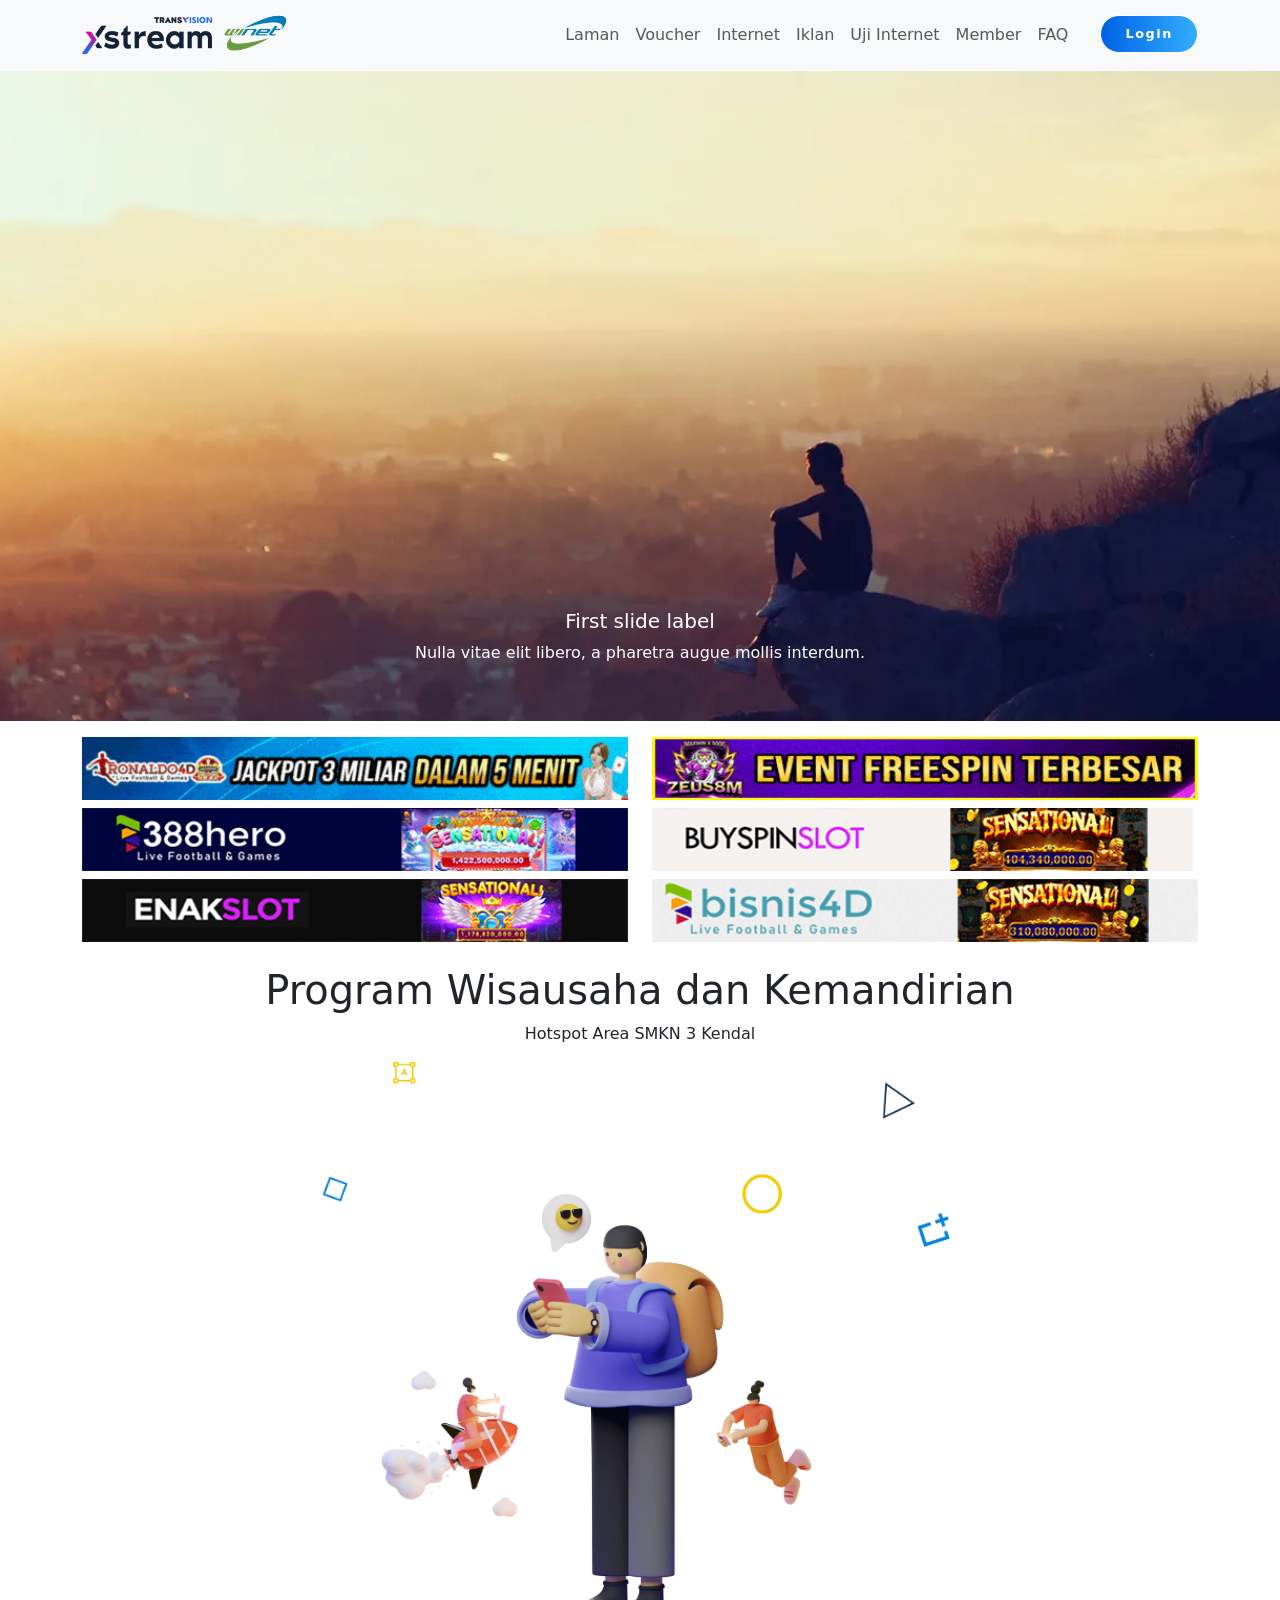
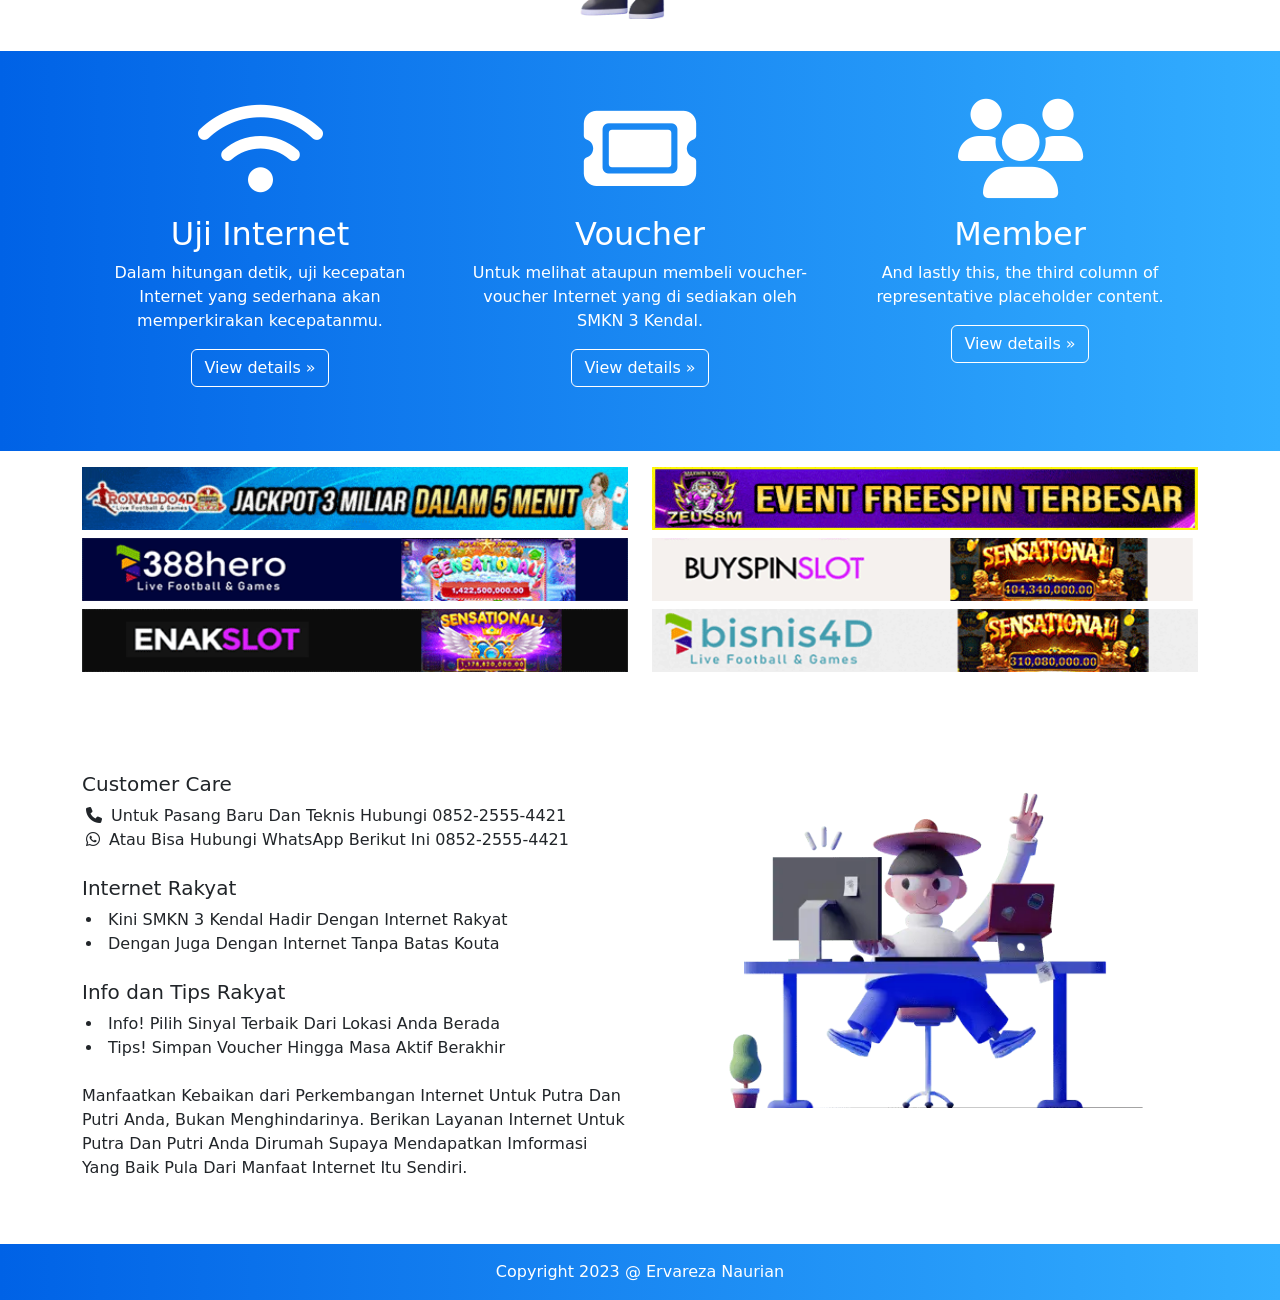
==== index.html @ 23d956b8 "first commit" ====
<!DOCTYPE html>
<html lang="en">

<head>
  <meta charset="UTF-8">
  <meta http-equiv="X-UA-Compatible" content="IE=edge">
  <meta name="viewport" content="width=device-width, initial-scale=1.0">
  <title>XStream</title>
  <link rel="icon" href="img/favicon/favicon.png">

  <link rel="stylesheet" href="https://cdnjs.cloudflare.com/ajax/libs/font-awesome/6.3.0/css/all.css">

  <link rel="stylesheet" href="css/bootstrap.min.css">
  <link rel="stylesheet" href="css/style.css">
</head>

<body class="min-vh-100 d-flex flex-column">


  <nav class="navbar navbar-expand-lg sticky-top bg-body-tertiary">
    <div class="container ">
      <a class="navbar-brand" href="#">
        <img src="img/logo/xstream.png" style="width: 130px;" alt="">
        <img src="img/logo/winet.png" style="width: 70px;" alt="">
      </a>
      <button class="navbar-toggler pt-2 pb-2" type="button" data-bs-toggle="collapse" data-bs-target="#navbarScroll"
        aria-controls="navbarScroll" aria-expanded="false" aria-label="Toggle navigation"
        style="--bs-navbar-toggler-focus-width: 1px;">
        <i class="fa-solid fa-bars"></i>
      </button>
      <div class="collapse navbar-collapse" id="navbarScroll">
        <ul class="navbar-nav ms-auto my-2 my-lg-0 navbar-nav" style="--bs-scroll-height: 100px;">
          <li class="nav-item">
            <a class="nav-link " href="index.html">Laman</a>
          </li>
          <li class="nav-item">
            <a class="nav-link" href="voucher.html">Voucher</a>
          </li>
          <li class="nav-item">
            <a class="nav-link" href="internet.html">Internet</a>
          </li>
          <li class="nav-item">
            <a class="nav-link" href="iklan.html">Iklan</a>
          </li>
          <li class="nav-item">
            <a class="nav-link" href="ujiinternet.html">Uji Internet</a>
          </li>
          <li class="nav-item">
            <a class="nav-link" href="member.html">Member</a>
          </li>
          <li class="nav-item">
            <a class="nav-link me-4" href="faq.html">FAQ</a>
          </li>
          <li class="nav-item">
            <a class="nav-link btn btn-primary lr text-white px-4" href="login.html">Login</a>
          </li>
          <!-- <li class="nav-item">
            <a class="nav-link btn btn-primary lr text-white ps-3 pe-3" href="login.html">Scan QR</a>
          </li> -->
        </ul>
      </div>
    </div>
  </nav>



  <div id="carouselMaterialStyle" class="carousel slide carousel-fade" data-bs-ride="carousel">
    <div class="carousel-indicators">
      <button type="button" data-bs-target="#carouselMaterialStyle" data-bs-slide-to="0" class="active"
        aria-current="true" aria-label="Slide 1" style="opacity: 0;"></button>
      <button type="button" data-bs-target="#carouselMaterialStyle" data-bs-slide-to="1" aria-label="Slide 2"
        style="opacity: 0;"></button>
      <button type="button" data-bs-target="#carouselMaterialStyle" data-bs-slide-to="2" aria-label="Slide 3"
        style="opacity: 0;"></button>
    </div>
    <div class="carousel-inner shadow-4-strong">
      <div class="carousel-item active">
        <img src="img/carousel/1.jpg" class="d-block carousel_size" alt="Sunset Over the City" />
        <div class="carousel-caption d-none d-md-block">
          <h5>First slide label</h5>
          <p>Nulla vitae elit libero, a pharetra augue mollis interdum.</p>
        </div>
      </div>
      <div class="carousel-item">
        <img src="img/carousel/2.jpg" class="d-block carousel_size" alt="Canyon at Nigh" />
        <div class="carousel-caption d-none d-md-block">
          <h5>Second slide label</h5>
          <p>Lorem ipsum dolor sit amet, consectetur adipiscing elit.</p>
        </div>
      </div>
      <div class="carousel-item">
        <img src="img/carousel/3.jpg" class="d-block carousel_size" alt="Cliff Above a Stormy Sea" />
        <div class="carousel-caption d-none d-md-block">
          <h5>Third slide label</h5>
          <p>Praesent commodo cursus magna, vel scelerisque nisl consectetur.</p>
        </div>
      </div>
    </div>
    <button class="carousel-control-prev" type="button" data-bs-target="#carouselMaterialStyle" data-bs-slide="prev">
      <span class="visually-hidden">Previous</span>
    </button>
    <button class="carousel-control-next" type="button" data-bs-target="#carouselMaterialStyle" data-bs-slide="next">
      <span class="visually-hidden">Next</span>
    </button>
  </div>

  <div class="container mt-3">
    <div class="row justify-content-center">
      <div class="col-lg-6">
        <img src="img/iklan/iklan1.gif" class="w-100" alt="">
        <img src="img/iklan/iklan2.gif" class="w-100 mt-2" alt="">
        <img src="img/iklan/iklan3.gif" class="w-100 mt-2" alt="">
      </div>
      <div class="col-lg-6">
        <img src="img/iklan/iklan4.gif" class="w-100" alt="">
        <img src="img/iklan/iklan5.gif" class="w-100 mt-2" alt="">
        <img src="img/iklan/iklan6.gif" class="w-100 mt-2" alt="">
      </div>
    </div>
  </div>

  <div class="mt-4">
    <h1 class="font-medium text-md md:text-3xl text-center">Program Wisausaha dan Kemandirian</h1>
    <p class="text-center text-sm md:text-xl">Hotspot Area SMKN 3 Kendal</p>
    <img src="img/asset/index1.png" class="mw-100 image_cs mb-2 img-fluid mx-auto d-block" alt="">
  </div>


  <div style="background: #007bff;
  background: linear-gradient(to right, #0062E6, #33AEFF);" class="mt-4">
    <div class="container pb-5">
      <div class="row justify-content-center text-center">

        <div class="col-lg-4 mt-5">
          <i class="fa-solid fa-wifi text-white mb-3" style="font-size: 100px;"></i>
          <h2 class="fw-normal text-white">Uji Internet</h2>
          <p class="text-white">Dalam hitungan detik, uji kecepatan Internet yang sederhana akan memperkirakan
            kecepatanmu.
          </p>
          <p><a class="btn btn-primary-custom" href="ujiinternet.html">View details »</a></p>
        </div>

        <div class="col-lg-4 mt-5">
          <i class="fa-solid fa-ticket text-white mb-3" style="font-size: 100px;"></i>
          <h2 class="fw-normal text-white">Voucher</h2>
          <p class="text-white">Untuk melihat ataupun membeli voucher-voucher Internet yang di sediakan oleh SMKN 3
            Kendal.</p>
          <p><a class="btn btn-primary-custom" href="voucher.html">View details »</a></p>
        </div>

        <div class="col-lg-4 mt-5">
          <i class="fa-solid fa-users text-white mb-3" style="font-size: 100px;"></i>
          <h2 class="fw-normal text-white">Member</h2>
          <p class="text-white">And lastly this, the third column of representative placeholder content.</p>
          <p><a class="btn btn-primary-custom" href="member.html">View details »</a></p>
        </div>

      </div>
    </div>
  </div>
  </div>
  </div>

  <!-- ADS ADS ADS -->
  <div class="container mt-3">
    <div class="row justify-content-center">
      <div class="col-lg-6">
        <img src="img/iklan/iklan1.gif" class="w-100" alt="">
        <img src="img/iklan/iklan2.gif" class="w-100 mt-2" alt="">
        <img src="img/iklan/iklan3.gif" class="w-100 mt-2" alt="">
      </div>
      <div class="col-lg-6">
        <img src="img/iklan/iklan4.gif" class="w-100" alt="">
        <img src="img/iklan/iklan5.gif" class="w-100 mt-2" alt="">
        <img src="img/iklan/iklan6.gif" class="w-100 mt-2" alt="">
      </div>
    </div>
  </div>
  <!-- ADS ADS ADS -->

  <div class="container">
    <div class="row justify-content-center">
      <div class="col-lg-6">
        <h5 class="custom_mt_1">Customer Care</h5>
        <p class="m-0 ms-1"><i class="fa-solid fa-phone me-1"></i> Untuk Pasang Baru Dan Teknis Hubungi 0852-2555-4421
        </p>
        <p class="m-0 ms-1"> <i class="fa-brands fa-whatsapp me-1"> </i> Atau Bisa Hubungi WhatsApp Berikut Ini
          0852-2555-4421</p>
        <h5 class=" mt-4">Internet Rakyat</h5>
        <li class="m-0 ms-1">Kini SMKN 3 Kendal Hadir Dengan Internet Rakyat </li>
        <li class="m-0 ms-1">Dengan Juga Dengan Internet Tanpa Batas Kouta</li>
        <h5 class=" mt-4">Info dan Tips Rakyat</h5>
        <li class="m-0 ms-1">Info! Pilih Sinyal Terbaik Dari Lokasi Anda Berada</li>
        <li class="m-0 ms-1">Tips! Simpan Voucher Hingga Masa Aktif Berakhir </li>
        <p class="mt-4">Manfaatkan Kebaikan dari Perkembangan Internet Untuk Putra Dan Putri Anda, Bukan Menghindarinya.
          Berikan Layanan Internet Untuk Putra Dan Putri Anda Dirumah Supaya Mendapatkan Imformasi Yang Baik Pula Dari
          Manfaat Internet Itu Sendiri.</p>
      </div>
      <div class="col-lg-6">
        <img src="img/asset/index2.png" class="img-fluid custom_img_2 mx-auto d-block" alt="">
      </div>
    </div>
  </div>

  <div class="p-4"></div>
  <footer class="footer text-white text-center p-3 mt-auto" style="background: #007bff;
  background: linear-gradient(to right, #0062E6, #33AEFF);">Copyright 2023 @ Ervareza Naurian
  </footer>
  <script src="js/bootstrap.bundle.min.js"></script>
</body>

</html>
---- css/style.css ----
body {
    user-select: none;
}

.ads {
    background-color: #fff;
    width: 100px;
    padding: 5px;
    border-radius: 5px;
}

/* .after::after{
    content: '';
    border: #0062E6 solid;
    
} */

.accordion-button:not(.collapsed) {
    color: black;
    background-color: white;
    box-shadow: inset 0 calc(-1 * var(--bs-accordion-border-width)) 0 var(--bs-accordion-border-color);
}

.accordion {
    --bs-accordion-color: var(--bs-body-color);
    --bs-accordion-bg: var(--bs-body-bg);
    --bs-accordion-transition: color 0.15s ease-in-out, background-color 0.15s ease-in-out, border-color 0.15s ease-in-out, box-shadow 0.15s ease-in-out, border-radius 0.15s ease;
    --bs-accordion-border-color: var(--bs-border-color);
    --bs-accordion-border-width: none;
    --bs-accordion-border-radius: var(--bs-border-radius);
    --bs-accordion-inner-border-radius: calc(var(--bs-border-radius) - (var(--bs-border-width)));
    --bs-accordion-btn-padding-x: 1.25rem;
    --bs-accordion-btn-padding-y: 1rem;
    --bs-accordion-btn-color: var(--bs-body-color);
    --bs-accordion-btn-bg: var(--bs-accordion-bg);
    --bs-accordion-btn-icon: url(data:image/svg+xml,%3csvg xmlns='http://www.w3.org/2000/svg' viewBox='0 0 16 16' fill='%23212529'%3e%3cpath fill-rule='evenodd' d='M1.646 4.646a.5.5 0 0 1 .708 0L8 10.293l5.646-5.647a.5.5 0 0 1 .708.708l-6 6a.5.5 0 0 1-.708 0l-6-6a.5.5 0 0 1 0-.708z'/%3e%3c/svg%3e);
    --bs-accordion-btn-icon-width: 1.25rem;
    --bs-accordion-btn-icon-transform: rotate(-180deg);
    --bs-accordion-btn-icon-transition: transform 0.2s ease-in-out;
    --bs-accordion-btn-active-icon: url(data:image/svg+xml,%3csvg xmlns='http://www.w3.org/2000/svg' viewBox='0 0 16 16' fill='%230a58ca'%3e%3cpath fill-rule='evenodd' d='M1.646 4.646a.5.5 0 0 1 .708 0L8 10.293l5.646-5.647a.5.5 0 0 1 .708.708l-6 6a.5.5 0 0 1-.708 0l-6-6a.5.5 0 0 1 0-.708z'/%3e%3c/svg%3e);
    --bs-accordion-btn-focus-border-color: #86b7fe;
    --bs-accordion-btn-focus-box-shadow: 0 0 0 0.25rem rgba(13, 110, 253, 0.25);
    --bs-accordion-body-padding-x: 1.25rem;
    --bs-accordion-body-padding-y: 1rem;
    --bs-accordion-active-color: var(--bs-primary-text);
    --bs-accordion-active-bg: var(--bs-primary-bg-subtle);
}

.lr {
    font-size: 80%;
    border-radius: 5rem;
    letter-spacing: .1rem;
    font-weight: bold;
    --bs-btn-color: linear-gradient(to right, #0062E6, #33AEFF);
    background: linear-gradient(to right, #0062E6, #33AEFF);
    --bs-btn-border-color: white;
}

.mx-auto {
    margin-left: auto !important;
    margin-right: auto !important;
}

.image_cs {
    width: 50%;
}

.img_style{
    width: 75%;
    margin-right: auto;
    margin-left: auto;
    display: block;
}

.carousel_size {
    width: 100% !important;
    height: 650px !important;
    object-fit: cover;
}

.custom_mt_1 {
    margin-top: 100px;
}

.custom_img_2 {
    width: 80%;
}

.btn-primary-custom {
    --bs-btn-color: #fff;
    /* --bs-btn-bg: #0d6efd; */
    --bs-btn-border-color: white;
    --bs-btn-hover-color: #fff;
    /* --bs-btn-hover-bg: #0d6efd; */
    --bs-btn-hover-border-color: white;
    --bs-btn-focus-shadow-rgb: 49, 132, 253;
    --bs-btn-active-color: #fff;
    --bs-btn-active-bg: #0a58ca;
    --bs-btn-active-border-color: white;
    --bs-btn-active-shadow: inset 0 3px 5px rgba(0, 0, 0, 0.125);
    --bs-btn-disabled-color: #fff;
    --bs-btn-disabled-bg: #0d6efd;
    --bs-btn-disabled-border-color: #0d6efd;
}

section.pricing {
    background: #007bff;
    background: linear-gradient(to right, #0062E6, #33AEFF);
  }
  
  .pricing .card {
    border: none;
    border-radius: 1rem;
    transition: all 0.2s;
    box-shadow: 0 0.5rem 1rem 0 rgba(0, 0, 0, 0.1);
  }
  
  .pricing hr {
    margin: 1.5rem 0;
  }
  
  .pricing .card-title {
    margin: 0.5rem 0;
    font-size: 0.9rem;
    letter-spacing: .1rem;
    font-weight: bold;
  }
  
  .pricing .card-price {
    font-size: 3rem;
    margin: 0;
  }
  
  .pricing .card-price .period {
    font-size: 0.8rem;
  }
  
  .pricing ul li {
    margin-bottom: 1rem;
  }
  
  .pricing .text-muted {
    opacity: 0.7;
  }
  
  .pricing .btn {
    font-size: 80%;
    border-radius: 5rem;
    letter-spacing: .1rem;
    font-weight: bold;
    padding: 1rem;
    opacity: 0.7;
    transition: all 0.2s;
  }
  
  /* Hover Effects on Card */
  
  @media (min-width: 992px) {
    .pricing .card:hover {
      margin-top: -.25rem;
      margin-bottom: .25rem;
      box-shadow: 0 0.5rem 1rem 0 rgba(0, 0, 0, 0.3);
    }
  
    .pricing .card:hover .btn {
      opacity: 1;
    }
  }

@media only screen and (max-width: 560px) {
    .image_cs {
        width: 100% !important;
        /* display: none !important; */
    }

    .carousel_size {
        /* width: 550px !important; */
        width: 100% !important;
        height: 240px !important;
        object-fit: cover;
    }

    .custom_mt_1 {
        margin-top: 30px;
    }

    .custom_img_2 {
        width: 100%;
        
    }
    .img_style{
        width: 85%;
        margin-right: auto;
        margin-left: auto;
        display: block;
    }
}
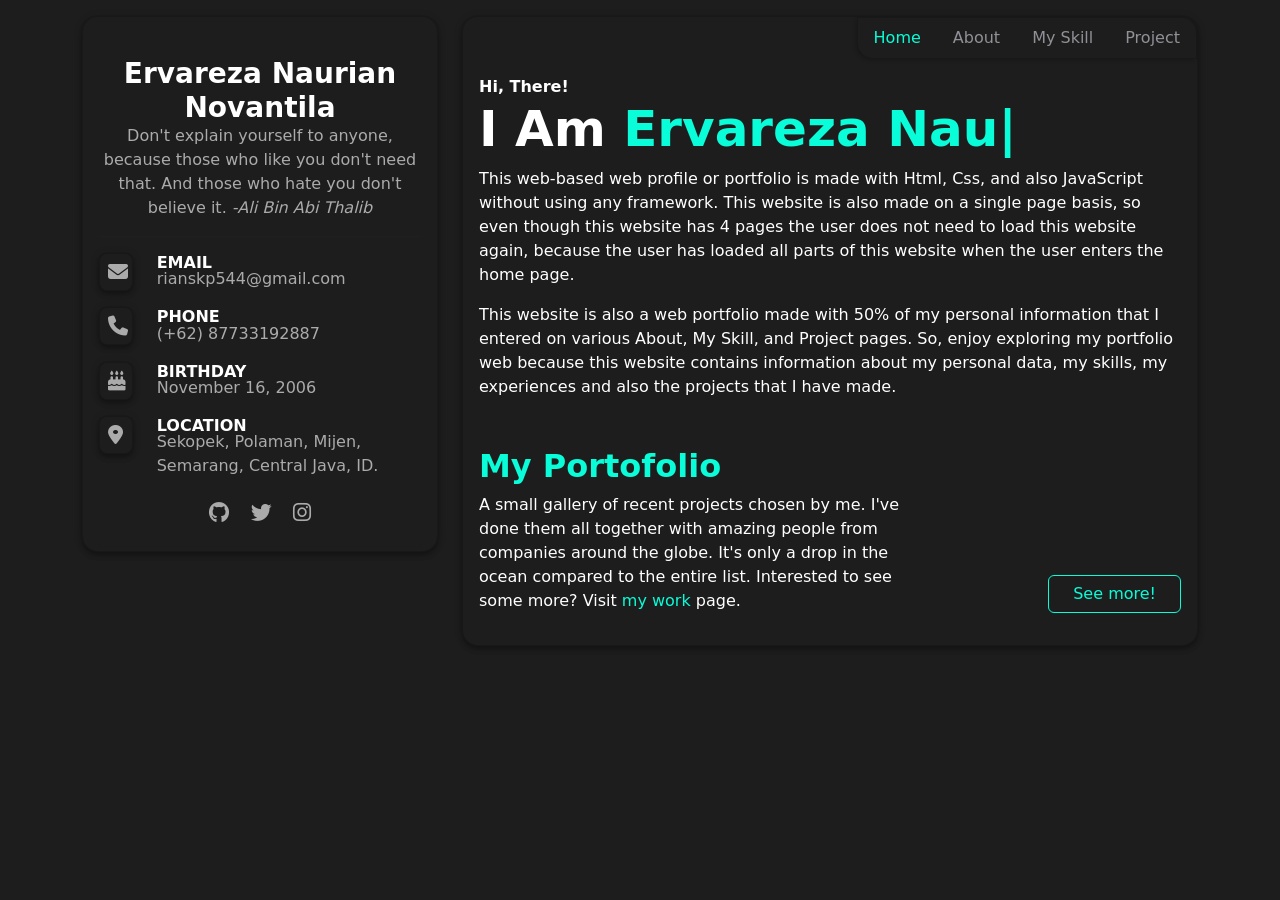
==== commit 89f5148f: "second commit" ====
--- a/index.html
+++ b/index.html
@@ -1,212 +1,360 @@
 <!DOCTYPE html>
 <html lang="en">
-
 <head>
-  <meta charset="UTF-8">
-  <meta http-equiv="X-UA-Compatible" content="IE=edge">
-  <meta name="viewport" content="width=device-width, initial-scale=1.0">
-  <title>XStream</title>
-  <link rel="icon" href="img/favicon/favicon.png">
-
-  <link rel="stylesheet" href="https://cdnjs.cloudflare.com/ajax/libs/font-awesome/6.3.0/css/all.css">
-
-  <link rel="stylesheet" href="css/bootstrap.min.css">
-  <link rel="stylesheet" href="css/style.css">
+    <meta charset="UTF-8">
+    <meta http-equiv="X-UA-Compatible" content="IE=edge">
+    <meta name="viewport" content="width=device-width, initial-scale=1.0">
+    <title>Portofolio</title>
+    <link rel="stylesheet" href="css/bootstrap.css">
+    <link rel="stylesheet" href="css/style.css">
+    <!-- <link href="https://cdn.jsdelivr.net/gh/hung1001/font-awesome-pro-v6@44659d9/css/all.min.css" rel="stylesheet" type="text/css" /> -->
+    <link rel="stylesheet" href="https://cdnjs.cloudflare.com/ajax/libs/font-awesome/6.4.0/css/all.min.css" type="text/css">
+    
 </head>
-
-<body class="min-vh-100 d-flex flex-column">
-
-
-  <nav class="navbar navbar-expand-lg sticky-top bg-body-tertiary">
-    <div class="container ">
-      <a class="navbar-brand" href="#">
-        <img src="img/logo/xstream.png" style="width: 130px;" alt="">
-        <img src="img/logo/winet.png" style="width: 70px;" alt="">
-      </a>
-      <button class="navbar-toggler pt-2 pb-2" type="button" data-bs-toggle="collapse" data-bs-target="#navbarScroll"
-        aria-controls="navbarScroll" aria-expanded="false" aria-label="Toggle navigation"
-        style="--bs-navbar-toggler-focus-width: 1px;">
-        <i class="fa-solid fa-bars"></i>
-      </button>
-      <div class="collapse navbar-collapse" id="navbarScroll">
-        <ul class="navbar-nav ms-auto my-2 my-lg-0 navbar-nav" style="--bs-scroll-height: 100px;">
-          <li class="nav-item">
-            <a class="nav-link " href="index.html">Laman</a>
-          </li>
-          <li class="nav-item">
-            <a class="nav-link" href="voucher.html">Voucher</a>
-          </li>
-          <li class="nav-item">
-            <a class="nav-link" href="internet.html">Internet</a>
-          </li>
-          <li class="nav-item">
-            <a class="nav-link" href="iklan.html">Iklan</a>
-          </li>
-          <li class="nav-item">
-            <a class="nav-link" href="ujiinternet.html">Uji Internet</a>
-          </li>
-          <li class="nav-item">
-            <a class="nav-link" href="member.html">Member</a>
-          </li>
-          <li class="nav-item">
-            <a class="nav-link me-4" href="faq.html">FAQ</a>
-          </li>
-          <li class="nav-item">
-            <a class="nav-link btn btn-primary lr text-white px-4" href="login.html">Login</a>
-          </li>
-          <!-- <li class="nav-item">
-            <a class="nav-link btn btn-primary lr text-white ps-3 pe-3" href="login.html">Scan QR</a>
-          </li> -->
-        </ul>
-      </div>
+<body class="bg min-vh-100 flex-column d-flex">
+    <div class="container">
+        <div class="row mt-3">
+            <div class="col-md-4">
+                <div class="card rounded-4 bg" style="box-shadow: 0 2px 4px -1px rgba(0,0,0,0.2), 0 4px 5px 0 rgba(0,0,0,0.14), 0 1px 10px 0 rgba(0,0,0,0.12); position: -webkit-sticky; position: sticky; top: 1rem;">
+                    <div class="card-body text-center">
+                        <img src="image/profile.png" style="border-bottom-left-radius: 50%; border-bottom-right-radius: 50%;" class="w-50" alt="">
+                        <h3 class="fw-bold m-0 text-white">Ervareza Naurian Novantila</h3>
+                        <p class="c-ababab m-0">Don't explain yourself to anyone, because those who like you don't need that. And those who hate you don't believe it. <span class="fst-italic c-ababab">-Ali Bin Abi Thalib</span></p>
+                        
+                        <hr>
+
+                        <a href="mailto:rianskp544@gmail.com" class="text-decoration-none a-nav-hov">
+                            <div class="row">
+                                <div class="col-2">
+                                    <div class="card rounded-3 bg bs">
+                                        <i class="fa-solid fa-envelope p-2 c-ababab cus-ababab" style="font-size: 20px;"></i>
+                                    </div>
+                                </div>
+                                <div class="col-10">
+                                    <h6 class="fw-bold text-start m-0 text-white">EMAIL</h6>
+                                    <p class="text-start c-ababab" style="margin-top: -5px;">rianskp544@gmail.com</p>
+                                </div>
+                            </div>
+                        </a>
+
+                        <a href="tel:62877-3319-2887" class="text-decoration-none a-nav-hov">
+                            <div class="row">
+                                <div class="col-2">
+                                    <div class="card rounded-3 bg bs">
+                                        <i class="fa-solid fa-phone p-2 c-ababab cus-ababab" style="font-size: 20px;"></i>
+                                    </div>
+                                </div>
+                                <div class="col-10">
+                                    <h6 class="fw-bold text-start m-0 text-white">PHONE</h6>
+                                    <p class="text-start c-ababab" style="margin-top: -5px; ">(+62) 87733192887</p>
+                                </div>
+                            </div>
+                        </a>
+
+                        <a onclick="aboutClick()" style="cursor: pointer;" class="text-decoration-none a-nav-hov">
+                            <div class="row">
+                                <div class="col-2">
+                                    <div class="card rounded-3 bg bs">
+                                        <i class="fa-solid fa-cake-candles p-2 c-ababab cus-ababab" style="font-size: 20px;"></i>
+                                    </div>
+                                </div>
+                                <div class="col-10">
+                                    <h6 class="fw-bold text-start m-0 text-white">BIRTHDAY</h6>
+                                    <p class="text-start c-ababab" style="margin-top: -5px; ">November 16, 2006</p>
+                                </div>
+                            </div>
+                        </a>
+
+                        <a style="cursor: pointer;" onclick="window.open('https://www.google.com/maps/place/New+ERLITA/@-7.0935402,110.3366197,17z/data=!4m16!1m9!3m8!1s0x2e70890c8f92d993:0x265f0d115bec97f3!2sNew+ERLITA!8m2!3d-7.0935402!4d110.3391946!9m1!1b1!16s%2Fg%2F11h3nhzh3c!3m5!1s0x2e70890c8f92d993:0x265f0d115bec97f3!8m2!3d-7.0935402!4d110.3391946!16s%2Fg%2F11h3nhzh3c')" class="text-decoration-none a-nav-hov">
+                            <div class="row">
+                                <div class="col-2">
+                                    <div class="card rounded-3 bg bs">
+                                        <i class="fa-solid fa-location-dot p-2 c-ababab cus-ababab" style="font-size: 20px;"></i>
+                                    </div>
+                                </div>
+                                <div class="col-10">
+                                    <h6 class="fw-bold text-start m-0 text-white">LOCATION</h6>
+                                    <p class="text-start c-ababab" style="margin-top: -5px; margin-bottom: 0px;">Sekopek, Polaman, Mijen, Semarang, Central Java, ID.</p>
+                                </div>
+                            </div>
+                        </a> 
+
+                        <div class="text-center mt-4 mb-2">
+                            <a type="button" onclick="window.open('https://github.com/ervareza')" class="text-decoration-none icon-hov">
+                                <i class="fa-brands fa-github c-ababab" style="font-size: 1.3rem;"></i>
+                            </a>
+                            <a type="button" onclick="window.open('https://twitter.com/ervrza?t=7BnQua5FUeBgPnUlOnPgsQ&s=08')" class="text-decoration-none icon-hov">
+                                <i class="fa-brands fa-twitter mx-3 c-ababab" style="font-size: 1.3rem;"></i>
+                            </a>
+                            <a type="button" onclick="window.open('https://www.instagram.com/ervrza/?igshid=ZGUzMzM3NWJiOQ%3D%3D')" class="text-decoration-none icon-hov">
+                                <i class="fa-brands fa-instagram c-ababab" style="font-size: 1.3rem;"></i>
+                            </a>
+                        </div>
+                        
+
+                    </div>
+                </div>
+            </div>
+            <div class="col-md-8 mt-3 mt-md-0">
+                <div class="card rounded-4 bg bs h-100">
+
+                    <div class="row justify-content-end">
+
+                        <div class="col-12 d-grid">
+                            <div class="card bg nav-cus ms-auto me-auto me-md-0 ms-md-auto" style="box-shadow:-2px 2px 4px -1px rgba(0,0,0,0.2)">
+                                <ul class="nav nav-pills" id="pills-tab" role="tablist">
+                                    <li class="nav-item" role="presentation">
+                                      <button class="nav-link active" id="pills-home-tab" data-bs-toggle="pill" data-bs-target="#pills-home" type="button" role="tab" aria-controls="pills-home" aria-selected="true">Home</button>
+                                    </li>
+                                    <li class="nav-item" role="presentation">
+                                      <button class="nav-link" id="pills-about-tab" data-bs-toggle="pill" data-bs-target="#pills-about" type="button" role="tab" aria-controls="pills-about" aria-selected="false">About</button>
+                                    </li>
+                                    <li class="nav-item" role="presentation">
+                                      <button class="nav-link" id="pills-myskill-tab" data-bs-toggle="pill" data-bs-target="#pills-myskill" type="button" role="tab" aria-controls="pills-myskill" aria-selected="false">My Skill</button>
+                                    </li>
+                                    <li class="nav-item" role="presentation">
+                                      <button class="nav-link" id="pills-work-tab" data-bs-toggle="pill" data-bs-target="#pills-work" type="button" role="tab" aria-controls="pills-work" aria-selected="false">Project</button>
+                                    </li>
+                                    <!-- <li class="nav-item" role="presentation">
+                                      <button class="nav-link" id="pills-contact-tab" data-bs-toggle="pill" data-bs-target="#pills-contact" type="button" role="tab" aria-controls="pills-contact" aria-selected="false">Contact</button>
+                                    </li> -->
+                                </ul>
+                            </div>
+                        </div>
+                    </div>
+                    
+                    <div class="card-body">
+                        <div class="tab-content" id="pills-tabContent">
+                            
+                            <div class="tab-pane fade show active" id="pills-home" role="tabpanel" aria-labelledby="pills-home-tab" tabindex="0">
+                                <p class="m-0 text-white fw-bold">Hi, There!</p>
+                                <h2 class="fw-bold c-08" style="font-size: 50px;"><span class="text-white">I Am </span><span id="typed"></span></h2>
+                                <p class="m-0 text-white">This web-based web profile or portfolio is made with Html, Css, and also JavaScript without using any framework. This website is also made on a single page basis, so even though this website has 4 pages the user does not need to load this website again, because the user has loaded all parts of this website when the user enters the home page.</p>
+                                <p class="text-white mt-3">This website is also a web portfolio made with 50% of my personal information that I entered on various About, My Skill, and Project pages. So, enjoy exploring my portfolio web because this website contains information about my personal data, my skills, my experiences and also the projects that I have made.</p>
+                                <h2 class="c-08 fw-bold mt-5">My Portofolio</h2>
+                                <div class="row">
+                                    <div class="col-12 col-md-8">
+                                        <p class="text-white">A small gallery of recent projects chosen by me. I've done them all together with amazing people from companies around the globe. It's only a drop in the ocean compared to the entire list.
+                                            Interested to see some more?  Visit <a style="cursor: pointer;" onclick="projectClick()"  class="text-decoration-none c-08">my work</a> page. 
+                                        </p>
+                                    </div>
+                                    <div class="col-12 col-md-4 text-end align-self-end mb-md-3">
+                                        <a type="button" onclick="window.open('https://github.com/ervareza?tab=repositories')"  class="btn btn-cus px-4">See more!</a>
+                                    </div>
+                                </div>
+                            </div>
+
+                            <div class="tab-pane fade" id="pills-about" role="tabpanel" aria-labelledby="pills-about-tab" tabindex="0">
+                                <h1 class="fw-bold c-08">Me, Myself and I</h1>
+                                <p class="text-white">My name is Ervareza Naurian Novantila, I have many nicknames like Reza, Novan, Naurian, Erva, Rian, and others. I come from a small family of 4 consisting of my parents, myself and my younger sibling, I am also the first child who has the responsibility of educating my younger sibling. I live in Mijen, Semarang, Central Java, ID. I am a freelancer in web creation, such as web-based portfolios, company web profiles, and web applications and others.</p>
+                                <p class="mt-3 text-white">As a person with high ambitions, my dream is to become a professional web developer on a par with the world's leading experts in the field of web development. More than that, I aspire to get great recognition and reputation from people as one of the most superior in the field of web developers and can inspire people to become other great people like me now who are inspired by great people at This world.</p>
+
+                                <h2 class="fw-bold c-08 mt-5">My Hobby</h2>
+                                <p class="text-white">I have several hobbies that I am interested in and hobbies that depend on circumstances. The hobbies that I am interested in are disassembling electronics, exploring the forest, going far away on motorbikes, swimming, coding, and lying down. a hobby that depends on circumstances, namely fishing in the sea.</p>
+                                
+                                <h2 class="fw-bold c-08 mt-5">Education</h2>
+                                <div class="row">
+                                    <div class="col-12 col-md-4 mt-3">
+                                        <div class="card bg rounded-0 h-100" style="border-top: 2px solid #ff4154; box-shadow: 0 0 5px 5px #191919;">
+                                            <div class="card-body">
+                                                <h5 class="fw-bold text-white">SDN Karangmalang</h5>
+                                                <p class="m-0 c-ababab" style="font-size: 15px;">Lower School</p>
+                                                <p class="mb-2 c-ababab" style="font-size: 10px;">2012 - 2018</p>
+                                                <!-- <span class="m-0 c-ababab" style="font-size: 5px;">March 2023</span> -->
+                                                <p class="m-0 c-ababab" style="font-size: 15px;">I spent my elementary school days at SDN Karang Malang and got a lot of music art lessons there. these are the happiest times.</p>
+                                            </div>
+                                        </div>
+                                    </div>
+                                    <div class="col-12 col-md-4 mt-3">
+                                        <div class="card bg rounded-0 h-100" style="border-top: 2px solid #528ff0; box-shadow: 0 0 5px 5px #191919;">
+                                            <div class="card-body">
+                                                <h5 class="fw-bold text-white">SMPN 23 Semarang</h5>
+                                                <p class="m-0 c-ababab" style="font-size: 15px;">Middle School</p>
+                                                <p class="mb-2 c-ababab" style="font-size: 10px;">2018 - 2021</p>
+                                                <!-- <span class="m-0 c-ababab" style="font-size: 5px;">March 2023</span> -->
+                                                <p class="m-0 c-ababab" style="font-size: 15px;">I spent my junior high school at SMPN 23 Semarang and got a lot of lessons about electronics there. This is the time when I made lots of friends.</p>
+                                            </div>
+                                        </div>
+                                    </div>
+                                    <div class="col-12 col-md-4 mt-3">
+                                        <div class="card bg rounded-0 h-100" style="border-top: 2px solid #61dafb; box-shadow: 0 0 5px 5px #191919;">
+                                            <div class="card-body">
+                                                <h5 class="fw-bold text-white">SMKN 3 Kendal</h5>
+                                                <p class="m-0 c-ababab" style="font-size: 15px;">High School</p>
+                                                <p class="mb-2 c-ababab" style="font-size: 10px;">2021 - 2024</p>
+                                                <!-- <span class="m-0 c-ababab" style="font-size: 5px;">March 2023</span> -->
+                                                <p class="m-0 c-ababab" style="font-size: 15px;">I spent my high school years at SMKN 3 Kendal and got a lot of lessons and experiences about coding and building web, database, and desktop application development there.</p>
+                                            </div>
+                                        </div>
+                                    </div>
+                                </div>
+                            </div>
+                            
+                            <div class="tab-pane fade" id="pills-myskill" role="tabpanel" aria-labelledby="pills-myskill-tab" tabindex="0">
+                                <div class="row">
+
+                                    <div class="col-md-6">
+                                        <h1 class="fw-bold c-08">Skills & Experience</h1>
+                                        <p class="text-white mb-4">I actually learned a few things about web building, web design, web development, learned to make desktop based apps. It's been a long time since I spent quite a lot of time studying various aspects of the web world, after going through a series of research, I finally have a better understanding of some topics related to the web world.</p>
+                                        <p class="text-white mb-4">I also quite master the basics of html, css, javascript, and java language in making desktop applications. I am also quite proficient in several frameworks in web development, namely Laravel, CodeIgniter 3, Bootstrap, and also Tailwind.</p>
+                                        <p class="text-white mb-4">I also had an internship which was quite far from where I lived for 3 months, I did an internship at PT. Viovera Marli Sejahtera and also received lessons on the Laravel framework, CodeIgniter 3, Bootstrap, and TailWind from the seniors who worked there.</p>
+                                        <p class="text-white mb-3">Visit my <a style="cursor: pointer;" onclick="window.open('https://github.com/ervareza?tab=repositories')"  class="text-decoration-none c-08">GitHub</a> profile for more details or just <a class="text-decoration-none c-08">contact</a> me.</p>
+                                    </div>
+
+                                    <div class="col-md-6">
+                                        <h6 class="text-white fw-bold mt-3">Front-end</h6>
+                                        <div class="progress" style="--bs-progress-height: 2px;" role="progressbar" aria-label="Warning example" aria-valuenow="60" aria-valuemin="0" aria-valuemax="100">
+                                            <div class="progress-bar bg-warning" style="width: 47%; background-color: #81d8f7 !important;"></div>
+                                        </div>
+                                        <h6 class="text-white fw-bold mt-4">Back-end</h6>
+                                        <div class="progress" style="--bs-progress-height: 2px;" role="progressbar" aria-label="Warning example" aria-valuenow="60" aria-valuemin="0" aria-valuemax="100">
+                                            <div class="progress-bar bg-warning" style="width: 80%; background-color: #08fdd8 !important;"></div>
+                                        </div>
+                                        <h6 class="text-white fw-bold mt-4">Laravel</h6>
+                                        <div class="progress" style="--bs-progress-height: 2px;" role="progressbar" aria-label="Warning example" aria-valuenow="60" aria-valuemin="0" aria-valuemax="100">
+                                            <div class="progress-bar bg-warning" style="width: 64%; background-color: #f50057 !important;"></div>
+                                        </div>
+                                        <h6 class="text-white fw-bold mt-4">Bootstrap</h6>
+                                        <div class="progress" style="--bs-progress-height: 2px;" role="progressbar" aria-label="Warning example" aria-valuenow="60" aria-valuemin="0" aria-valuemax="100">
+                                            <div class="progress-bar bg-warning" style="width: 74%; background-color: #712cf9 !important;"></div>
+                                        </div>
+
+                                        <div class="row">
+                                            <div class="col-12 col-md-6 mt-4">
+                                                <div class="card bg-2a2a2a rounded-0 h-100">
+                                                    <div class="card-body">
+                                                        <h5 class="fw-bold text-white">Laravel</h5>
+                                                        <p class="m-0 c-ababab" style="font-size: 15px;">LKS Competition</p>
+                                                        <p class="mb-2 c-ababab" style="font-size: 10px;">March 2023</p>
+                                                        <!-- <span class="m-0 c-ababab" style="font-size: 5px;">March 2023</span> -->
+                                                        <p class="m-0 c-ababab" style="font-size: 15px;">I've studied Laravel for about 1 year for LKS competitions.</p>
+                                                    </div>
+                                                </div>
+                                            </div>
+                                            <div class="col-12 col-md-6 mt-4">
+                                                <div class="card bg-2a2a2a rounded-0 h-100">
+                                                    <div class="card-body">
+                                                        <h5 class="fw-bold text-white">Bootstrap</h5>
+                                                        <p class="m-0 c-ababab" style="font-size: 15px;">LKS Competition</p>
+                                                        <p class="mb-2 c-ababab" style="font-size: 10px;">March 2023</p>
+                                                        <!-- <span class="m-0 c-ababab" style="font-size: 5px;">March 2023</span> -->
+                                                        <p class="m-0 c-ababab" style="font-size: 15px;">I learned bootstrap and continue to learn along with learning Laravel until now.</p>
+                                                    </div>
+                                                </div>
+                                            </div>
+                                        </div>
+
+                                    </div>
+                                </div>
+                            </div>
+                            
+                            <div class="tab-pane fade" id="pills-work" role="tabpanel" aria-labelledby="pills-work-tab" tabindex="0">
+                                <h1 class="fw-bold c-08">My Project</h1>
+                                <div class="row">
+                                    
+                                    <div class="col-12 col-md-4 mt-3">
+                                        <div class="card rounded-0 bg bs h-100" style="border-top: 2px solid #81D8F7;">
+                                            <div class="card-body">    
+                                                <p class=" mb-1" style="font-family: sans-serif; color: #81D8F7; font-size: 14px; letter-spacing: 3px;">DESKTOP APPLICATION</p>
+                                                <h5 class="fw-bold text-white" style="font-size: 1.5rem; line-height: 2rem;">Hotel Internal Manager</h5>
+                                                <p class="c-909096 mb-0">I created a Hotel Internal Manager based on a Desktop Application to make it easier to process hotel booking data.</p>
+                                            </div>
+                                        </div>
+                                    </div>
+
+                                    <div class="col-12 col-md-4 mt-3">
+                                        <div class="card rounded-0 bg bs h-100" style="border-top: 2px solid #08fdd8;">
+                                            <div class="card-body">    
+                                                <p class=" mb-1" style="font-family: sans-serif; color: #08fdd8; font-size: 14px; letter-spacing: 3px;">HTML & CSS</p>
+                                                <h5 class="fw-bold text-white" style="font-size: 1.5rem; line-height: 2rem;">Single Page Portofolio</h5>
+                                                <p class="c-909096 mb-0">Single Page Portfolio makes it easy for someone to view a portfolio, which of course doesn't need to reload the web every page move.</p>
+                                            </div>
+                                        </div>
+                                    </div>
+
+                                    <div class="col-12 col-md-4 mt-3">
+                                        <div class="card rounded-0 bg bs h-100" style="border-top: 2px solid #f50057;">
+                                            <div class="card-body">    
+                                                <p class=" mb-1" style="font-family: sans-serif; color: #f50057; font-size: 14px; letter-spacing: 3px;">WEB DEVELOPMEN</p>
+                                                <h5 class="fw-bold text-white" style="font-size: 1.5rem; line-height: 2rem;">Digital Banking</h5>
+                                                <p class="c-909096 mb-0">Web-based Digital Banking makes it easy for someone to send money to other users, which of course can be accessed anywhere and in any browser.</p>
+                                            </div>
+                                        </div>
+                                    </div>
+
+                                    <div class="col-12 col-md-4 mt-3">
+                                        <div class="card rounded-0 bg bs h-100" style="border-top: 2px solid #08fdd8;">
+                                            <div class="card-body">    
+                                                <p class=" mb-1" style="font-family: sans-serif; color: #08fdd8; font-size: 14px; letter-spacing: 3px;">HTML & CSS</p>
+                                                <h5 class="fw-bold text-white" style="font-size: 1.5rem; line-height: 2rem;">Company Web Profile</h5>
+                                                <p class="c-909096 mb-0">I can create a web profile of a company that doesn't change the company's image.</p>
+                                            </div>
+                                        </div>
+                                    </div>
+
+                                    <div class="col-12 col-md-4 mt-3">
+                                        <div class="card rounded-0 bg bs h-100" style="border-top: 2px solid #f50057;">
+                                            <div class="card-body">    
+                                                <p class=" mb-1" style="font-family: sans-serif; color: #f50057; font-size: 14px; letter-spacing: 3px;">WEB DEVELOPMEN</p>
+                                                <h5 class="fw-bold text-white" style="font-size: 1.5rem; line-height: 2rem;">Web E-Commerce</h5>
+                                                <p class="c-909096 mb-0">I can create a web-based e-commerce website for buying and selling online and more.</p>
+                                            </div>
+                                        </div>
+                                    </div>
+                                    
+                                    <div class="col-12 col-md-4 mt-3">
+                                        <div class="card rounded-0 bg bs h-100" style="border-top: 2px solid #81D8F7;">
+                                            <div class="card-body">    
+                                                <p class=" mb-1" style="font-family: sans-serif; color: #81D8F7; font-size: 14px; letter-spacing: 3px;">DESKTOP APPLICATION</p>
+                                                <h5 class="fw-bold text-white" style="font-size: 1.5rem; line-height: 2rem;">Library System</h5>
+                                                <p class="c-909096 mb-0">I created a Library System to make it easier for someone or the library at school to borrow books.</p>
+                                            </div>
+                                        </div>
+                                    </div>
+
+                                    <div class="col-12 col-md-4 mt-3">
+                                        <div class="card rounded-0 bg bs h-100" style="border-top: 2px solid #f50057;">
+                                            <div class="card-body">    
+                                                <p class=" mb-1" style="font-family: sans-serif; color: #f50057; font-size: 14px; letter-spacing: 3px;">WEB DEVELOPMEN</p>
+                                                <h5 class="fw-bold text-white" style="font-size: 1.5rem; line-height: 2rem;">Proxy Web Login</h5>
+                                                <p class="c-909096 mb-0">I can create a proxy web login for purposes such as buying and selling wifi vouchers in an environment.</p>
+                                            </div>
+                                        </div>
+                                    </div>
+
+                                </div>
+                            </div>
+                            
+                        </div>
+                    </div>
+
+                </div>
+            </div>
+        </div>
     </div>
-  </nav>
-
-
-
-  <div id="carouselMaterialStyle" class="carousel slide carousel-fade" data-bs-ride="carousel">
-    <div class="carousel-indicators">
-      <button type="button" data-bs-target="#carouselMaterialStyle" data-bs-slide-to="0" class="active"
-        aria-current="true" aria-label="Slide 1" style="opacity: 0;"></button>
-      <button type="button" data-bs-target="#carouselMaterialStyle" data-bs-slide-to="1" aria-label="Slide 2"
-        style="opacity: 0;"></button>
-      <button type="button" data-bs-target="#carouselMaterialStyle" data-bs-slide-to="2" aria-label="Slide 3"
-        style="opacity: 0;"></button>
-    </div>
-    <div class="carousel-inner shadow-4-strong">
-      <div class="carousel-item active">
-        <img src="img/carousel/1.jpg" class="d-block carousel_size" alt="Sunset Over the City" />
-        <div class="carousel-caption d-none d-md-block">
-          <h5>First slide label</h5>
-          <p>Nulla vitae elit libero, a pharetra augue mollis interdum.</p>
-        </div>
-      </div>
-      <div class="carousel-item">
-        <img src="img/carousel/2.jpg" class="d-block carousel_size" alt="Canyon at Nigh" />
-        <div class="carousel-caption d-none d-md-block">
-          <h5>Second slide label</h5>
-          <p>Lorem ipsum dolor sit amet, consectetur adipiscing elit.</p>
-        </div>
-      </div>
-      <div class="carousel-item">
-        <img src="img/carousel/3.jpg" class="d-block carousel_size" alt="Cliff Above a Stormy Sea" />
-        <div class="carousel-caption d-none d-md-block">
-          <h5>Third slide label</h5>
-          <p>Praesent commodo cursus magna, vel scelerisque nisl consectetur.</p>
-        </div>
-      </div>
-    </div>
-    <button class="carousel-control-prev" type="button" data-bs-target="#carouselMaterialStyle" data-bs-slide="prev">
-      <span class="visually-hidden">Previous</span>
-    </button>
-    <button class="carousel-control-next" type="button" data-bs-target="#carouselMaterialStyle" data-bs-slide="next">
-      <span class="visually-hidden">Next</span>
-    </button>
-  </div>
-
-  <div class="container mt-3">
-    <div class="row justify-content-center">
-      <div class="col-lg-6">
-        <img src="img/iklan/iklan1.gif" class="w-100" alt="">
-        <img src="img/iklan/iklan2.gif" class="w-100 mt-2" alt="">
-        <img src="img/iklan/iklan3.gif" class="w-100 mt-2" alt="">
-      </div>
-      <div class="col-lg-6">
-        <img src="img/iklan/iklan4.gif" class="w-100" alt="">
-        <img src="img/iklan/iklan5.gif" class="w-100 mt-2" alt="">
-        <img src="img/iklan/iklan6.gif" class="w-100 mt-2" alt="">
-      </div>
-    </div>
-  </div>
-
-  <div class="mt-4">
-    <h1 class="font-medium text-md md:text-3xl text-center">Program Wisausaha dan Kemandirian</h1>
-    <p class="text-center text-sm md:text-xl">Hotspot Area SMKN 3 Kendal</p>
-    <img src="img/asset/index1.png" class="mw-100 image_cs mb-2 img-fluid mx-auto d-block" alt="">
-  </div>
-
-
-  <div style="background: #007bff;
-  background: linear-gradient(to right, #0062E6, #33AEFF);" class="mt-4">
-    <div class="container pb-5">
-      <div class="row justify-content-center text-center">
-
-        <div class="col-lg-4 mt-5">
-          <i class="fa-solid fa-wifi text-white mb-3" style="font-size: 100px;"></i>
-          <h2 class="fw-normal text-white">Uji Internet</h2>
-          <p class="text-white">Dalam hitungan detik, uji kecepatan Internet yang sederhana akan memperkirakan
-            kecepatanmu.
-          </p>
-          <p><a class="btn btn-primary-custom" href="ujiinternet.html">View details »</a></p>
-        </div>
-
-        <div class="col-lg-4 mt-5">
-          <i class="fa-solid fa-ticket text-white mb-3" style="font-size: 100px;"></i>
-          <h2 class="fw-normal text-white">Voucher</h2>
-          <p class="text-white">Untuk melihat ataupun membeli voucher-voucher Internet yang di sediakan oleh SMKN 3
-            Kendal.</p>
-          <p><a class="btn btn-primary-custom" href="voucher.html">View details »</a></p>
-        </div>
-
-        <div class="col-lg-4 mt-5">
-          <i class="fa-solid fa-users text-white mb-3" style="font-size: 100px;"></i>
-          <h2 class="fw-normal text-white">Member</h2>
-          <p class="text-white">And lastly this, the third column of representative placeholder content.</p>
-          <p><a class="btn btn-primary-custom" href="member.html">View details »</a></p>
-        </div>
-
-      </div>
-    </div>
-  </div>
-  </div>
-  </div>
-
-  <!-- ADS ADS ADS -->
-  <div class="container mt-3">
-    <div class="row justify-content-center">
-      <div class="col-lg-6">
-        <img src="img/iklan/iklan1.gif" class="w-100" alt="">
-        <img src="img/iklan/iklan2.gif" class="w-100 mt-2" alt="">
-        <img src="img/iklan/iklan3.gif" class="w-100 mt-2" alt="">
-      </div>
-      <div class="col-lg-6">
-        <img src="img/iklan/iklan4.gif" class="w-100" alt="">
-        <img src="img/iklan/iklan5.gif" class="w-100 mt-2" alt="">
-        <img src="img/iklan/iklan6.gif" class="w-100 mt-2" alt="">
-      </div>
-    </div>
-  </div>
-  <!-- ADS ADS ADS -->
-
-  <div class="container">
-    <div class="row justify-content-center">
-      <div class="col-lg-6">
-        <h5 class="custom_mt_1">Customer Care</h5>
-        <p class="m-0 ms-1"><i class="fa-solid fa-phone me-1"></i> Untuk Pasang Baru Dan Teknis Hubungi 0852-2555-4421
-        </p>
-        <p class="m-0 ms-1"> <i class="fa-brands fa-whatsapp me-1"> </i> Atau Bisa Hubungi WhatsApp Berikut Ini
-          0852-2555-4421</p>
-        <h5 class=" mt-4">Internet Rakyat</h5>
-        <li class="m-0 ms-1">Kini SMKN 3 Kendal Hadir Dengan Internet Rakyat </li>
-        <li class="m-0 ms-1">Dengan Juga Dengan Internet Tanpa Batas Kouta</li>
-        <h5 class=" mt-4">Info dan Tips Rakyat</h5>
-        <li class="m-0 ms-1">Info! Pilih Sinyal Terbaik Dari Lokasi Anda Berada</li>
-        <li class="m-0 ms-1">Tips! Simpan Voucher Hingga Masa Aktif Berakhir </li>
-        <p class="mt-4">Manfaatkan Kebaikan dari Perkembangan Internet Untuk Putra Dan Putri Anda, Bukan Menghindarinya.
-          Berikan Layanan Internet Untuk Putra Dan Putri Anda Dirumah Supaya Mendapatkan Imformasi Yang Baik Pula Dari
-          Manfaat Internet Itu Sendiri.</p>
-      </div>
-      <div class="col-lg-6">
-        <img src="img/asset/index2.png" class="img-fluid custom_img_2 mx-auto d-block" alt="">
-      </div>
-    </div>
-  </div>
-
-  <div class="p-4"></div>
-  <footer class="footer text-white text-center p-3 mt-auto" style="background: #007bff;
-  background: linear-gradient(to right, #0062E6, #33AEFF);">Copyright 2023 @ Ervareza Naurian
-  </footer>
-  <script src="js/bootstrap.bundle.min.js"></script>
+
+    <footer class="footer p-2 bg mt-auto"></footer>
+
+    <script src="js/bootstrap.bundle.min.js"></script>
+    <script src="js/typed.umd.js"></script>
+    <script>
+        var typed = new Typed('#typed', {
+            strings: ['Ervareza Naurian.',
+            'Web Developer.',
+            'Freelancer.'],
+            typeSpeed: 80,
+            backSpeed: 80,
+            smartBackspace: true,
+            loop: true
+        });
+    </script>
+    <script>
+        function projectClick(){
+            document.getElementById("pills-work-tab").click();
+        }
+        function aboutClick(){
+            document.getElementById("pills-about-tab").click();
+        }
+    </script>
 </body>
-
 </html>
--- a/css/style.css
+++ b/css/style.css
@@ -1,197 +1,175 @@
-body {
-    user-select: none;
+/* @import url('https://fonts.googleapis.com/css2?famil/y=Oswald&display=swap'); */
+
+/* .wrapper{
+    display: flex;
+}
+.wrapper .teks-diam{
+    color: white;
+    font-size: 60px;
+    font-weight: bold;
+}
+.wrapper .teks-berjalan{
+    margin-left: 15px;
+    height: 90px;
+    line-height: 90px;
+    overflow: hidden;
+}
+.teks-berjalan li{
+    list-style: none;
+    color: #08fdd8;
+    font-size: 60px;
+    font-weight: bold;
+    position: relative;
+    top: 0;
+    animation: slide 12s steps(3) infinite;
+}
+@keyframes slide {
+    100%{
+        top: -360px;
+    }
+}
+.teks-berjalan li span{
+    position: relative;
+    margin: 5px 0;
+    line-height: 90px;
+}
+.teks-berjalan li span::after{
+    position: absolute;
+    content: "";
+    left: 0;
+    height: 100%;
+    width: 100%;
+    background: white;
+    border-left: 2px solid #08fdd8;
+    animation: typing 10s steps(10) infinite;
+}
+@keyframes typing {
+    40%,60%{
+        left: calc(100% + 30px);
+    }
+    100%{
+        left: 0;
+    }
+} */
+.btn-cus {
+    --bs-btn-color: #08fdd8;
+    --bs-btn-bg: transparent;
+    --bs-btn-border-color: #08fdd8;
+    --bs-btn-hover-color: #1d1d1d;
+    --bs-btn-hover-bg: #08fdd8;
+    --bs-btn-hover-border-color: #08fdd8;
+    --bs-btn-focus-shadow-rgb: 49, 132, 253;
+    --bs-btn-active-color: #fff;
+    --bs-btn-active-bg: #1d1d1d;
+    --bs-btn-active-border-color: #08fdd8;
+    --bs-btn-active-shadow: inset 0 3px 5px rgba(0, 0, 0, 0.125);
 }
 
-.ads {
-    background-color: #fff;
-    width: 100px;
-    padding: 5px;
-    border-radius: 5px;
+#typed{
+    color: #08fdd8;
 }
 
-/* .after::after{
-    content: '';
-    border: #0062E6 solid;
-    
+.bg-2a2a2a{
+    background-color: #2a2a2a;
+}
+
+
+.c-08{
+    color: #08fdd8;
+}
+
+.c-ababab{
+    color: #ababab;
+}
+
+.bg-ababab{
+    background-color: #ababab;
+}
+
+.c-909096{
+    color: #909096;
+}
+
+.bs{
+    box-shadow: 0 2px 4px -1px rgba(0,0,0,0.2), 0 4px 5px 0 rgba(0,0,0,0.14), 0 1px 10px 0 rgba(0,0,0,0.12);
+}
+
+
+.f-cus{
+    font-family: 'Oswald', sans-serif;
+}
+
+.a-nav-hov{
+    .cus-ababab{
+        transition: 0.3s;
+    }
+}
+.a-nav-hov:hover{
+    .cus-ababab{
+        color:#08fdd8 !important;
+        transition: 0.3s;
+    }
+
+}    
+
+.icon-hov > .c-ababab{
+    transition: 0.3s;
+}
+.icon-hov:hover > .c-ababab{
+    color:#08fdd8 !important;
+    transition: 0.3s;
+}
+
+.nav-link:hover, .nav-link:focus {
+    color: #08fdd8 !important;
+}
+
+.nav-pills .nav-link.active, .nav-pills .show > .nav-link {
+    color: var(--bs-nav-pills-link-active-color);
+    background-color: transparent;
+}
+
+/* .nav-pills .nav-link {
+    border-radius: var(--bs-nav-pills-border-radius);
 } */
 
-.accordion-button:not(.collapsed) {
-    color: black;
-    background-color: white;
-    box-shadow: inset 0 calc(-1 * var(--bs-accordion-border-width)) 0 var(--bs-accordion-border-color);
+.bg{
+    background-color: #1d1d1d !important;
 }
 
-.accordion {
-    --bs-accordion-color: var(--bs-body-color);
-    --bs-accordion-bg: var(--bs-body-bg);
-    --bs-accordion-transition: color 0.15s ease-in-out, background-color 0.15s ease-in-out, border-color 0.15s ease-in-out, box-shadow 0.15s ease-in-out, border-radius 0.15s ease;
-    --bs-accordion-border-color: var(--bs-border-color);
-    --bs-accordion-border-width: none;
-    --bs-accordion-border-radius: var(--bs-border-radius);
-    --bs-accordion-inner-border-radius: calc(var(--bs-border-radius) - (var(--bs-border-width)));
-    --bs-accordion-btn-padding-x: 1.25rem;
-    --bs-accordion-btn-padding-y: 1rem;
-    --bs-accordion-btn-color: var(--bs-body-color);
-    --bs-accordion-btn-bg: var(--bs-accordion-bg);
-    --bs-accordion-btn-icon: url(data:image/svg+xml,%3csvg xmlns='http://www.w3.org/2000/svg' viewBox='0 0 16 16' fill='%23212529'%3e%3cpath fill-rule='evenodd' d='M1.646 4.646a.5.5 0 0 1 .708 0L8 10.293l5.646-5.647a.5.5 0 0 1 .708.708l-6 6a.5.5 0 0 1-.708 0l-6-6a.5.5 0 0 1 0-.708z'/%3e%3c/svg%3e);
-    --bs-accordion-btn-icon-width: 1.25rem;
-    --bs-accordion-btn-icon-transform: rotate(-180deg);
-    --bs-accordion-btn-icon-transition: transform 0.2s ease-in-out;
-    --bs-accordion-btn-active-icon: url(data:image/svg+xml,%3csvg xmlns='http://www.w3.org/2000/svg' viewBox='0 0 16 16' fill='%230a58ca'%3e%3cpath fill-rule='evenodd' d='M1.646 4.646a.5.5 0 0 1 .708 0L8 10.293l5.646-5.647a.5.5 0 0 1 .708.708l-6 6a.5.5 0 0 1-.708 0l-6-6a.5.5 0 0 1 0-.708z'/%3e%3c/svg%3e);
-    --bs-accordion-btn-focus-border-color: #86b7fe;
-    --bs-accordion-btn-focus-box-shadow: 0 0 0 0.25rem rgba(13, 110, 253, 0.25);
-    --bs-accordion-body-padding-x: 1.25rem;
-    --bs-accordion-body-padding-y: 1rem;
-    --bs-accordion-active-color: var(--bs-primary-text);
-    --bs-accordion-active-bg: var(--bs-primary-bg-subtle);
+.nav-cus{
+    border-top-left-radius: 0;
+    border-top-right-radius: 1rem;
+    border-bottom-left-radius: 1rem;
+    border-bottom-right-radius: 0;
 }
 
-.lr {
-    font-size: 80%;
-    border-radius: 5rem;
-    letter-spacing: .1rem;
-    font-weight: bold;
-    --bs-btn-color: linear-gradient(to right, #0062E6, #33AEFF);
-    background: linear-gradient(to right, #0062E6, #33AEFF);
-    --bs-btn-border-color: white;
+.nav-pills {
+    --bs-nav-pills-border-radius: var(--bs-border-radius);
+    --bs-nav-pills-link-active-color: #08fdd8;
+    --bs-nav-pills-link-active-bg: #0d6efd;
 }
 
-.mx-auto {
-    margin-left: auto !important;
-    margin-right: auto !important;
+.nav-link {
+    display: block;
+    padding: var(--bs-nav-link-padding-y) var(--bs-nav-link-padding-x);
+    font-size: var(--bs-nav-link-font-size);
+    font-weight: var(--bs-nav-link-font-weight);
+    color: #909096;
+    text-decoration: none;
+    background: none;
+    border: 0;
+    transition: color 0.15s ease-in-out, background-color 0.15s ease-in-out, border-color 0.15s ease-in-out;
 }
 
-.image_cs {
-    width: 50%;
-}
-
-.img_style{
-    width: 75%;
-    margin-right: auto;
-    margin-left: auto;
-    display: block;
-}
-
-.carousel_size {
-    width: 100% !important;
-    height: 650px !important;
-    object-fit: cover;
-}
-
-.custom_mt_1 {
-    margin-top: 100px;
-}
-
-.custom_img_2 {
-    width: 80%;
-}
-
-.btn-primary-custom {
-    --bs-btn-color: #fff;
-    /* --bs-btn-bg: #0d6efd; */
-    --bs-btn-border-color: white;
-    --bs-btn-hover-color: #fff;
-    /* --bs-btn-hover-bg: #0d6efd; */
-    --bs-btn-hover-border-color: white;
-    --bs-btn-focus-shadow-rgb: 49, 132, 253;
-    --bs-btn-active-color: #fff;
-    --bs-btn-active-bg: #0a58ca;
-    --bs-btn-active-border-color: white;
-    --bs-btn-active-shadow: inset 0 3px 5px rgba(0, 0, 0, 0.125);
-    --bs-btn-disabled-color: #fff;
-    --bs-btn-disabled-bg: #0d6efd;
-    --bs-btn-disabled-border-color: #0d6efd;
-}
-
-section.pricing {
-    background: #007bff;
-    background: linear-gradient(to right, #0062E6, #33AEFF);
-  }
-  
-  .pricing .card {
-    border: none;
-    border-radius: 1rem;
-    transition: all 0.2s;
-    box-shadow: 0 0.5rem 1rem 0 rgba(0, 0, 0, 0.1);
-  }
-  
-  .pricing hr {
-    margin: 1.5rem 0;
-  }
-  
-  .pricing .card-title {
-    margin: 0.5rem 0;
-    font-size: 0.9rem;
-    letter-spacing: .1rem;
-    font-weight: bold;
-  }
-  
-  .pricing .card-price {
-    font-size: 3rem;
-    margin: 0;
-  }
-  
-  .pricing .card-price .period {
-    font-size: 0.8rem;
-  }
-  
-  .pricing ul li {
-    margin-bottom: 1rem;
-  }
-  
-  .pricing .text-muted {
-    opacity: 0.7;
-  }
-  
-  .pricing .btn {
-    font-size: 80%;
-    border-radius: 5rem;
-    letter-spacing: .1rem;
-    font-weight: bold;
-    padding: 1rem;
-    opacity: 0.7;
-    transition: all 0.2s;
-  }
-  
-  /* Hover Effects on Card */
-  
-  @media (min-width: 992px) {
-    .pricing .card:hover {
-      margin-top: -.25rem;
-      margin-bottom: .25rem;
-      box-shadow: 0 0.5rem 1rem 0 rgba(0, 0, 0, 0.3);
-    }
-  
-    .pricing .card:hover .btn {
-      opacity: 1;
-    }
-  }
-
-@media only screen and (max-width: 560px) {
-    .image_cs {
-        width: 100% !important;
-        /* display: none !important; */
-    }
-
-    .carousel_size {
-        /* width: 550px !important; */
-        width: 100% !important;
-        height: 240px !important;
-        object-fit: cover;
-    }
-
-    .custom_mt_1 {
-        margin-top: 30px;
-    }
-
-    .custom_img_2 {
-        width: 100%;
-        
-    }
-    .img_style{
-        width: 85%;
-        margin-right: auto;
-        margin-left: auto;
-        display: block;
+@media (max-width: 576px){
+    .nav-cus{
+        margin-left: -0.8px !important;
+        margin-right: -0.8px !important;
+        /* margin-right: 10px !important; */
+        border-top-left-radius: 1rem;
+        border-top-right-radius: 1rem;
+        border-bottom-left-radius: 0;
+        border-bottom-right-radius: 0;
     }
 }
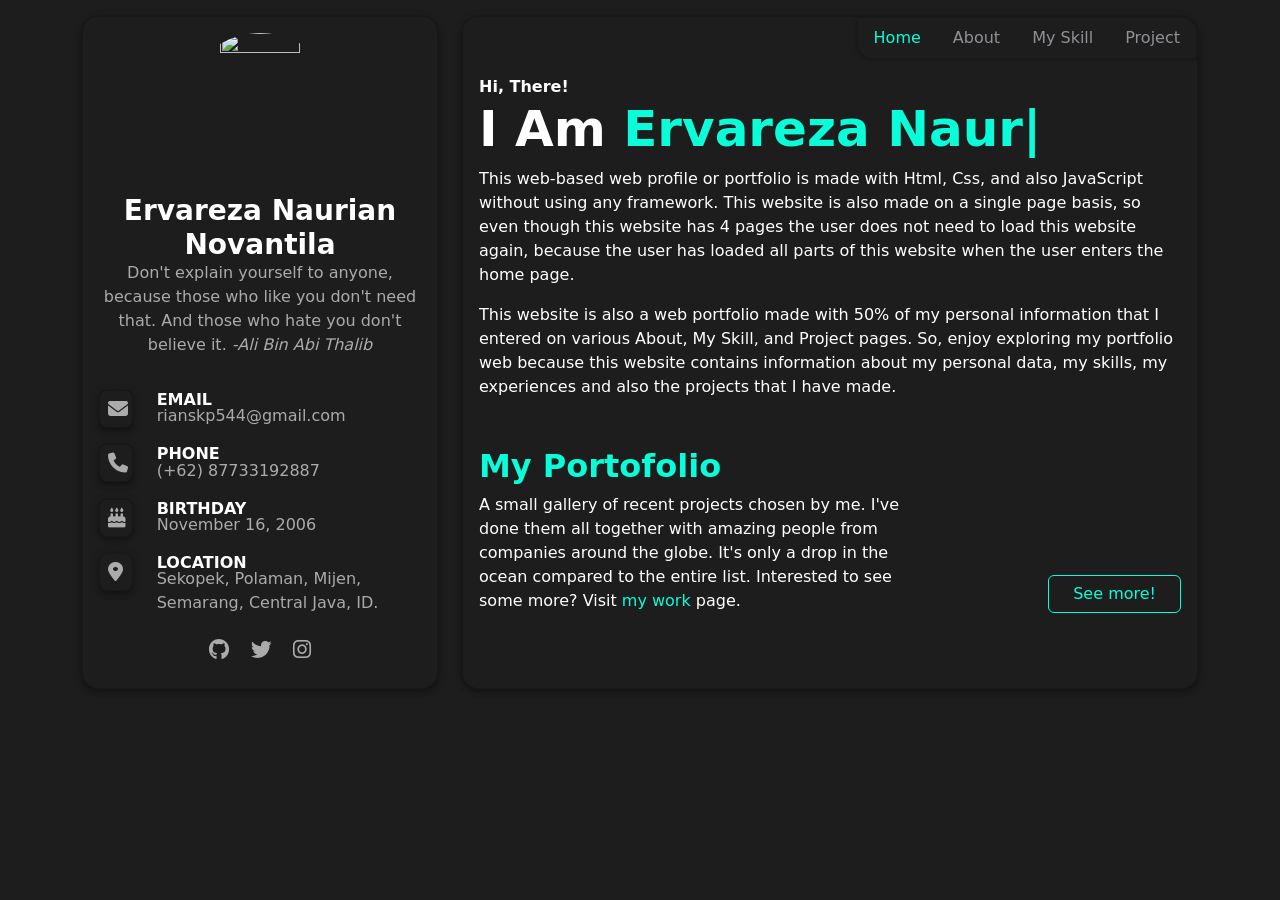
==== commit 6c0d2a15: "update profile" ====
--- a/index.html
+++ b/index.html
@@ -17,7 +17,7 @@
             <div class="col-md-4">
                 <div class="card rounded-4 bg" style="box-shadow: 0 2px 4px -1px rgba(0,0,0,0.2), 0 4px 5px 0 rgba(0,0,0,0.14), 0 1px 10px 0 rgba(0,0,0,0.12); position: -webkit-sticky; position: sticky; top: 1rem;">
                     <div class="card-body text-center">
-                        <img src="image/profile.png" style="border-bottom-left-radius: 50%; border-bottom-right-radius: 50%;" class="w-50" alt="">
+                        <img src="image/profile.png" style="border-bottom-left-radius: 50%; border-radius: 50%; aspect-ratio: 1/1; object-fit: cover;" class="w-50" alt="">
                         <h3 class="fw-bold m-0 text-white">Ervareza Naurian Novantila</h3>
                         <p class="c-ababab m-0">Don't explain yourself to anyone, because those who like you don't need that. And those who hate you don't believe it. <span class="fst-italic c-ababab">-Ali Bin Abi Thalib</span></p>
                         
